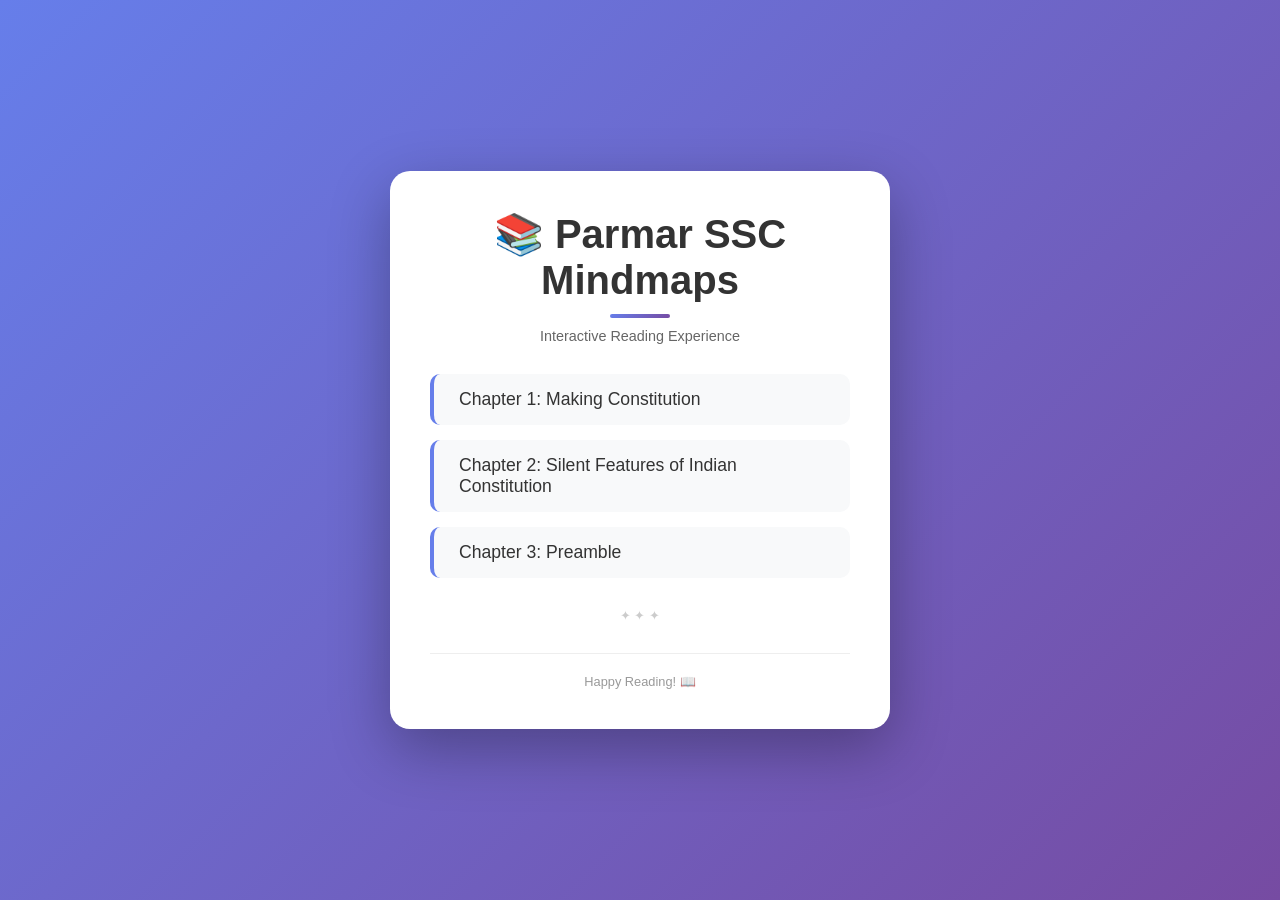
==== index.html @ 8a46c976 "Add files via upload" ====
<!DOCTYPE html>
<html>
<head>
    <title>Table of Contents</title>
    <link rel="stylesheet" href="style.css">
</head>
<body>
    <div class="container">
        <h1>📚 Parmar SSC Mindmaps</h1>
        <div class="subtitle">Interactive Reading Experience</div>

        <ul>
            <li><a href="pages/chapter1.html" data-chapter="Chapter 1">Chapter 1: Making Constitution</a></li>
            <li><a href="pages/chapter2.html" data-chapter="Chapter 2">Chapter 2: Silent Features of Indian Constitution</a></li>
            <li><a href="pages/chapter3.html" data-chapter="Chapter 3">Chapter 3: Preamble</a></li>
        </ul>

        <div class="decorative-line">✦ ✦ ✦</div>

        <footer>
            <p>Happy Reading! 📖</p>
        </footer>
    </div>
</body>
</html>
---- style.css ----
/* Global Styles */
* {
    margin: 0;
    padding: 0;
    box-sizing: border-box;
}

body {
    font-family: 'Segoe UI', Tahoma, Geneva, Verdana, sans-serif;
    background: linear-gradient(135deg, #667eea 0%, #764ba2 100%);
    min-height: 100vh;
    display: flex;
    justify-content: center;
    align-items: center;
    padding: 20px;
}

/* Main Container */
.container {
    background: white;
    border-radius: 20px;
    box-shadow: 0 20px 60px rgba(0,0,0,0.3);
    padding: 40px;
    max-width: 500px;
    width: 100%;
    animation: fadeIn 0.8s ease-in;
}

/* Title Styles */
h1 {
    text-align: center;
    color: #333;
    font-size: 2.5em;
    margin-bottom: 10px;
    position: relative;
    padding-bottom: 15px;
}

h1::after {
    content: '';
    position: absolute;
    bottom: 0;
    left: 50%;
    transform: translateX(-50%);
    width: 60px;
    height: 4px;
    background: linear-gradient(135deg, #667eea 0%, #764ba2 100%);
    border-radius: 2px;
}

/* Subtitle (optional) */
.subtitle {
    text-align: center;
    color: #666;
    margin-bottom: 30px;
    font-size: 0.9em;
}

/* Chapter List */
ul {
    list-style: none;
    margin-top: 30px;
}

li {
    margin: 15px 0;
    animation: slideIn 0.5s ease-out;
    animation-fill-mode: both;
}

/* Delay animations for each list item */
li:nth-child(1) { animation-delay: 0.1s; }
li:nth-child(2) { animation-delay: 0.2s; }
li:nth-child(3) { animation-delay: 0.3s; }

/* Chapter Links */
a {
    display: block;
    padding: 15px 25px;
    background: #f8f9fa;
    color: #333;
    text-decoration: none;
    font-size: 1.1em;
    font-weight: 500;
    border-radius: 10px;
    transition: all 0.3s ease;
    border-left: 4px solid #667eea;
    position: relative;
    overflow: hidden;
}

/* Hover Effect */
a:hover {
    background: linear-gradient(135deg, #667eea 0%, #764ba2 100%);
    color: white;
    transform: translateX(10px);
    border-left-color: white;
    box-shadow: 0 5px 15px rgba(102, 126, 234, 0.4);
}

/* Chapter Number Badge */
a::before {
    content: attr(data-chapter);
    position: absolute;
    right: 20px;
    top: 50%;
    transform: translateY(-50%);
    font-size: 0.8em;
    opacity: 0;
    transition: opacity 0.3s ease;
}

a:hover::before {
    opacity: 1;
}

/* Add chapter numbers */
li:nth-child(1) a::before { content: "📖"; }
li:nth-child(2) a::before { content: "📚"; }
li:nth-child(3) a::before { content: "🎯"; }

/* Decorative Elements */
.decorative-line {
    text-align: center;
    margin: 30px 0 10px;
    color: #ccc;
    font-size: 0.8em;
}

/* Footer */
footer {
    text-align: center;
    margin-top: 30px;
    padding-top: 20px;
    border-top: 1px solid #eee;
    color: #999;
    font-size: 0.8em;
}

/* Animations */
@keyframes fadeIn {
    from {
        opacity: 0;
        transform: scale(0.95);
    }
    to {
        opacity: 1;
        transform: scale(1);
    }
}

@keyframes slideIn {
    from {
        opacity: 0;
        transform: translateX(-30px);
    }
    to {
        opacity: 1;
        transform: translateX(0);
    }
}

/* Responsive Design */
@media (max-width: 600px) {
    .container {
        padding: 25px;
    }
    
    h1 {
        font-size: 1.8em;
    }
    
    a {
        padding: 12px 20px;
        font-size: 1em;
    }
    
    a:hover {
        transform: translateX(5px);
    }
}

/* Add progress indicator (optional) */
.read-progress {
    position: fixed;
    top: 0;
    left: 0;
    width: 100%;
    height: 3px;
    background: linear-gradient(90deg, #667eea, #764ba2);
    transform-origin: 0%;
    animation: progress 2s ease-out;
}

@keyframes progress {
    from {
        transform: scaleX(0);
    }
    to {
        transform: scaleX(1);
    }
}
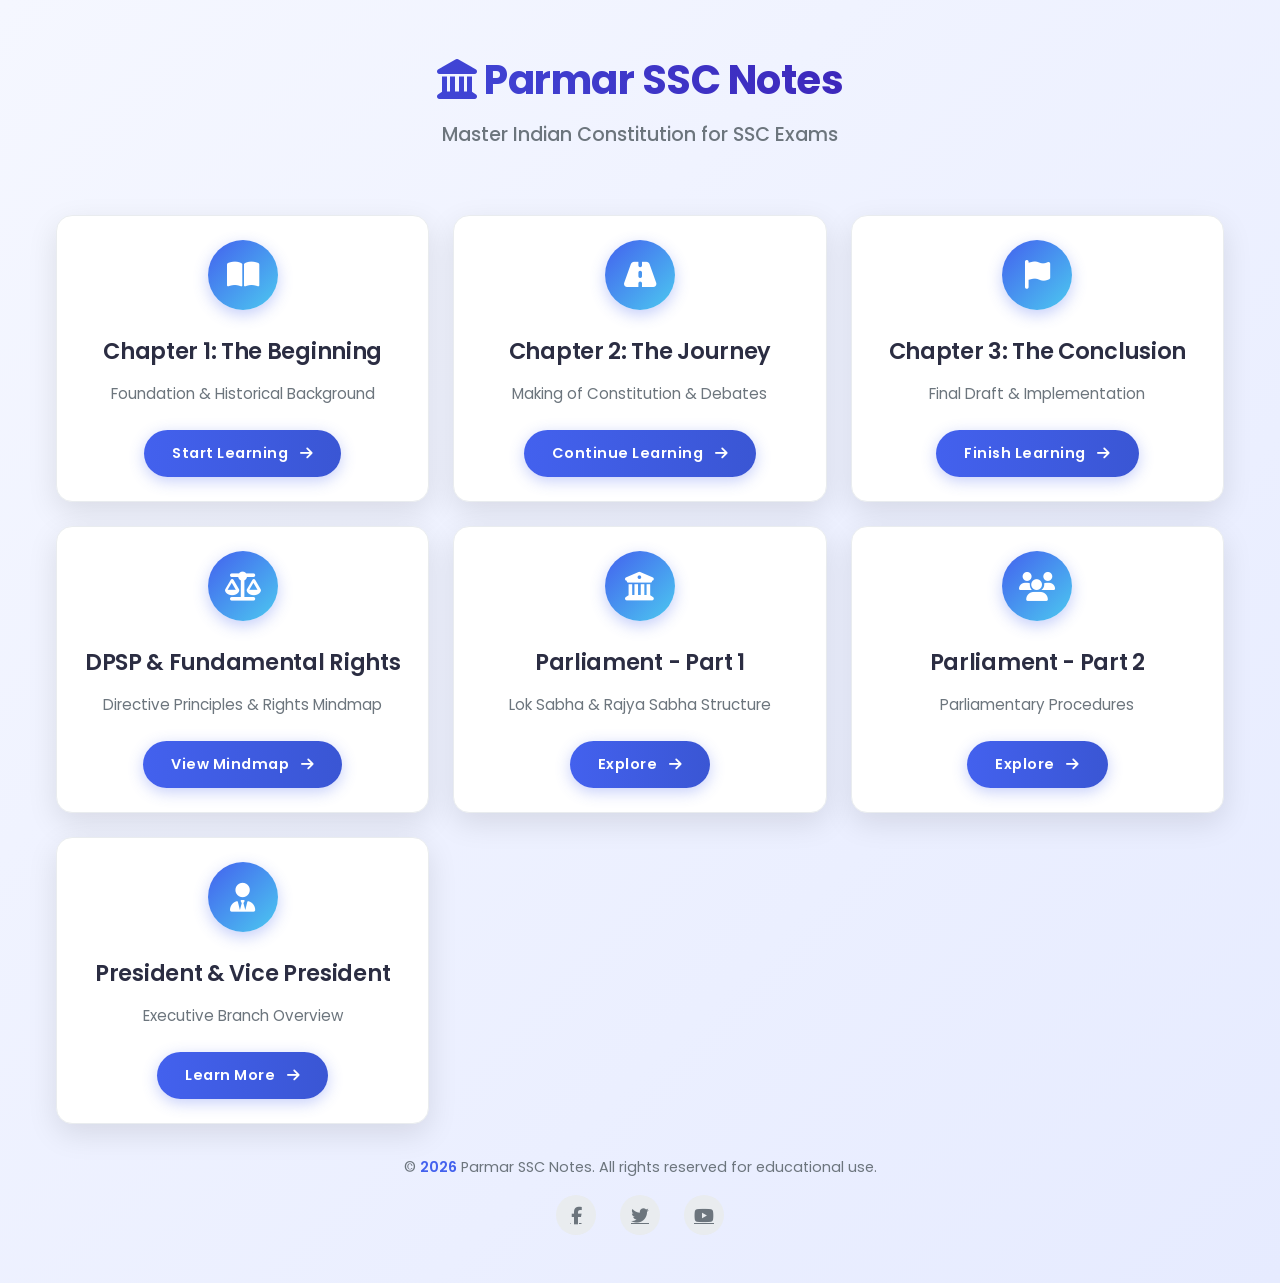
==== commit 3b315e44: "Revamp index.html with new structure and content" ====
--- a/index.html
+++ b/index.html
@@ -1,25 +1,125 @@
 <!DOCTYPE html>
-<html>
+<html lang="en">
 <head>
-    <title>Table of Contents</title>
+    <meta charset="UTF-8">
+    <meta name="viewport" content="width=device-width, initial-scale=1.0">
+    <title>Parmar SSC Notes - Indian Constitution</title>
     <link rel="stylesheet" href="style.css">
+    <link href="https://fonts.googleapis.com/css2?family=Poppins:wght@300;400;500;600;700&display=swap" rel="stylesheet">
+    <link rel="stylesheet" href="https://cdnjs.cloudflare.com/ajax/libs/font-awesome/6.4.0/css/all.min.css">
 </head>
 <body>
     <div class="container">
-        <h1>📚 Parmar SSC Mindmaps</h1>
-        <div class="subtitle">Interactive Reading Experience</div>
+        <header>
+            <h1><i class="fas fa-landmark"></i> Parmar SSC Notes</h1>
+            <p class="subtitle">Master Indian Constitution for SSC Exams</p>
+        </header>
 
-        <ul>
-            <li><a href="pages/chapter1.html" data-chapter="Chapter 1">Chapter 1: Making Constitution</a></li>
-            <li><a href="pages/chapter2.html" data-chapter="Chapter 2">Chapter 2: Silent Features of Indian Constitution</a></li>
-            <li><a href="pages/chapter3.html" data-chapter="Chapter 3">Chapter 3: Preamble</a></li>
-        </ul>
+        <main class="cards-container">
+            <div class="card">
+                <div class="card-icon">
+                    <i class="fas fa-book-open"></i>
+                </div>
+                <h3>Chapter 1: The Beginning</h3>
+                <p>Foundation & Historical Background</p>
+                <a href="pages/chapter1.html" class="btn-link">
+                    Start Learning <i class="fas fa-arrow-right"></i>
+                </a>
+            </div>
 
-        <div class="decorative-line">✦ ✦ ✦</div>
+            <div class="card">
+                <div class="card-icon">
+                    <i class="fas fa-road"></i>
+                </div>
+                <h3>Chapter 2: The Journey</h3>
+                <p>Making of Constitution & Debates</p>
+                <a href="pages/chapter2.html" class="btn-link">
+                    Continue Learning <i class="fas fa-arrow-right"></i>
+                </a>
+            </div>
+
+            <div class="card">
+                <div class="card-icon">
+                    <i class="fas fa-flag"></i>
+                </div>
+                <h3>Chapter 3: The Conclusion</h3>
+                <p>Final Draft & Implementation</p>
+                <a href="pages/chapter3.html" class="btn-link">
+                    Finish Learning <i class="fas fa-arrow-right"></i>
+                </a>
+            </div>
+
+            <div class="card">
+                <div class="card-icon">
+                    <i class="fas fa-balance-scale"></i>
+                </div>
+                <h3>DPSP & Fundamental Rights</h3>
+                <p>Directive Principles & Rights Mindmap</p>
+                <a href="pages/dpsp-fd-mindmap.html" class="btn-link">
+                    View Mindmap <i class="fas fa-arrow-right"></i>
+                </a>
+            </div>
+
+            <div class="card">
+                <div class="card-icon">
+                    <i class="fas fa-institution"></i>
+                </div>
+                <h3>Parliament - Part 1</h3>
+                <p>Lok Sabha & Rajya Sabha Structure</p>
+                <a href="pages/parliament-p1-mindmap.html" class="btn-link">
+                    Explore <i class="fas fa-arrow-right"></i>
+                </a>
+            </div>
+
+            <div class="card">
+                <div class="card-icon">
+                    <i class="fas fa-users"></i>
+                </div>
+                <h3>Parliament - Part 2</h3>
+                <p>Parliamentary Procedures</p>
+                <a href="pages/parliament-p2-mindmap.html" class="btn-link">
+                    Explore <i class="fas fa-arrow-right"></i>
+                </a>
+            </div>
+
+            <div class="card">
+                <div class="card-icon">
+                    <i class="fas fa-user-tie"></i>
+                </div>
+                <h3>President & Vice President</h3>
+                <p>Executive Branch Overview</p>
+                <a href="pages/president-vp-mindmap.html" class="btn-link">
+                    Learn More <i class="fas fa-arrow-right"></i>
+                </a>
+            </div>
+        </main>
 
         <footer>
-            <p>Happy Reading! 📖</p>
+            <div class="footer-content">
+                <p>&copy; <span id="year"></span> Parmar SSC Notes. All rights reserved for educational use.</p>
+                <div class="social-links">
+                    <a href="#" aria-label="Facebook"><i class="fab fa-facebook-f"></i></a>
+                    <a href="#" aria-label="Twitter"><i class="fab fa-twitter"></i></a>
+                    <a href="#" aria-label="YouTube"><i class="fab fa-youtube"></i></a>
+                </div>
+            </div>
         </footer>
     </div>
+
+    <script>
+        document.getElementById('year').textContent = new Date().getFullYear();
+
+        // Add interactivity to cards
+        const cards = document.querySelectorAll('.card');
+        cards.forEach(card => {
+            card.addEventListener('touchstart', function() {
+                this.classList.add('active');
+            });
+
+            card.addEventListener('touchend', function() {
+                setTimeout(() => this.classList.remove('active'), 200);
+            });
+        });
+    </script>
 </body>
 </html>
--- a/style.css
+++ b/style.css
@@ -1,202 +1,373 @@
-/* Global Styles */
+/* Modern CSS Reset and Variables */
+:root {
+    --primary: #4361ee;
+    --primary-dark: #3a56d4;
+    --secondary: #3a0ca3;
+    --accent: #4cc9f0;
+    --success: #4cc9f0;
+    --warning: #f72585;
+    --dark: #2b2d42;
+    --darker: #1d1f2a;
+    --light: #f8f9fa;
+    --gray: #6c757d;
+    --gray-light: #e9ecef;
+    --radius: 16px;
+    --transition: all 0.3s cubic-bezier(0.25, 0.8, 0.25, 1);
+    --shadow: 0 10px 30px rgba(0, 0, 0, 0.1);
+    --shadow-hover: 0 15px 35px rgba(0, 0, 0, 0.15);
+}
+
 * {
     margin: 0;
     padding: 0;
     box-sizing: border-box;
 }
 
+html {
+    scroll-behavior: smooth;
+    font-size: 16px;
+}
+
 body {
-    font-family: 'Segoe UI', Tahoma, Geneva, Verdana, sans-serif;
-    background: linear-gradient(135deg, #667eea 0%, #764ba2 100%);
+    font-family: 'Poppins', sans-serif;
+    background: linear-gradient(135deg, #f5f7ff 0%, #e6ebff 100%);
+    color: var(--dark);
+    line-height: 1.6;
+    overflow-x: hidden;
+    min-height: 100vh;
+}
+
+/* Container */
+.container {
+    max-width: 1200px;
+    margin: 0 auto;
+    padding: 1rem;
     min-height: 100vh;
     display: flex;
+    flex-direction: column;
+}
+
+/* Header */
+header {
+    text-align: center;
+    padding: 2rem 0;
+    margin-bottom: 2rem;
+}
+
+header h1 {
+    font-size: 2.5rem;
+    font-weight: 700;
+    background: linear-gradient(to right, var(--primary), var(--secondary));
+    -webkit-background-clip: text;
+    -webkit-text-fill-color: transparent;
+    margin-bottom: 0.5rem;
+    letter-spacing: -0.5px;
+}
+
+header .subtitle {
+    font-size: 1.2rem;
+    color: var(--gray);
+    font-weight: 500;
+    max-width: 600px;
+    margin: 0 auto;
+}
+
+/* Cards Container */
+.cards-container {
+    display: grid;
+    grid-template-columns: repeat(auto-fit, minmax(280px, 1fr));
+    gap: 1.5rem;
+    flex: 1;
+}
+
+/* Card Styles */
+.card {
+    background: white;
+    border-radius: var(--radius);
+    overflow: hidden;
+    box-shadow: var(--shadow);
+    transition: var(--transition);
+    position: relative;
+    border: 1px solid var(--gray-light);
+    cursor: pointer;
+}
+
+.card:hover {
+    transform: translateY(-8px);
+    box-shadow: var(--shadow-hover);
+    border-color: var(--primary);
+}
+
+.card-icon {
+    width: 70px;
+    height: 70px;
+    background: linear-gradient(to bottom right, var(--primary), var(--accent));
+    border-radius: 50%;
+    display: flex;
+    align-items: center;
     justify-content: center;
-    align-items: center;
-    padding: 20px;
-}
-
-/* Main Container */
-.container {
-    background: white;
-    border-radius: 20px;
-    box-shadow: 0 20px 60px rgba(0,0,0,0.3);
-    padding: 40px;
-    max-width: 500px;
-    width: 100%;
-    animation: fadeIn 0.8s ease-in;
-}
-
-/* Title Styles */
-h1 {
+    margin: 1.5rem auto;
+    box-shadow: 0 5px 15px rgba(67, 97, 238, 0.3);
+}
+
+.card-icon i {
+    font-size: 1.8rem;
+    color: white;
+}
+
+.card h3 {
     text-align: center;
-    color: #333;
-    font-size: 2.5em;
-    margin-bottom: 10px;
-    position: relative;
-    padding-bottom: 15px;
-}
-
-h1::after {
-    content: '';
-    position: absolute;
-    bottom: 0;
-    left: 50%;
-    transform: translateX(-50%);
-    width: 60px;
-    height: 4px;
-    background: linear-gradient(135deg, #667eea 0%, #764ba2 100%);
-    border-radius: 2px;
-}
-
-/* Subtitle (optional) */
-.subtitle {
+    color: var(--dark);
+    font-size: 1.4rem;
+    font-weight: 600;
+    margin-bottom: 0.75rem;
+    letter-spacing: -0.3px;
+}
+
+.card p {
     text-align: center;
-    color: #666;
-    margin-bottom: 30px;
-    font-size: 0.9em;
-}
-
-/* Chapter List */
-ul {
-    list-style: none;
-    margin-top: 30px;
-}
-
-li {
-    margin: 15px 0;
-    animation: slideIn 0.5s ease-out;
-    animation-fill-mode: both;
-}
-
-/* Delay animations for each list item */
-li:nth-child(1) { animation-delay: 0.1s; }
-li:nth-child(2) { animation-delay: 0.2s; }
-li:nth-child(3) { animation-delay: 0.3s; }
-
-/* Chapter Links */
-a {
+    color: var(--gray);
+    font-size: 0.95rem;
+    margin-bottom: 1.5rem;
+    padding: 0 1.5rem;
+}
+
+.btn-link {
     display: block;
-    padding: 15px 25px;
-    background: #f8f9fa;
-    color: #333;
+    width: fit-content;
+    margin: 0 auto 1.5rem;
+    padding: 0.75rem 1.75rem;
+    background: linear-gradient(to right, var(--primary), var(--primary-dark));
+    color: white;
     text-decoration: none;
-    font-size: 1.1em;
-    font-weight: 500;
-    border-radius: 10px;
-    transition: all 0.3s ease;
-    border-left: 4px solid #667eea;
-    position: relative;
-    overflow: hidden;
-}
-
-/* Hover Effect */
-a:hover {
-    background: linear-gradient(135deg, #667eea 0%, #764ba2 100%);
-    color: white;
-    transform: translateX(10px);
-    border-left-color: white;
-    box-shadow: 0 5px 15px rgba(102, 126, 234, 0.4);
-}
-
-/* Chapter Number Badge */
-a::before {
-    content: attr(data-chapter);
-    position: absolute;
-    right: 20px;
-    top: 50%;
-    transform: translateY(-50%);
-    font-size: 0.8em;
-    opacity: 0;
-    transition: opacity 0.3s ease;
-}
-
-a:hover::before {
-    opacity: 1;
-}
-
-/* Add chapter numbers */
-li:nth-child(1) a::before { content: "📖"; }
-li:nth-child(2) a::before { content: "📚"; }
-li:nth-child(3) a::before { content: "🎯"; }
-
-/* Decorative Elements */
-.decorative-line {
-    text-align: center;
-    margin: 30px 0 10px;
-    color: #ccc;
-    font-size: 0.8em;
+    border-radius: 50px;
+    font-weight: 600;
+    font-size: 0.9rem;
+    transition: var(--transition);
+    border: none;
+    cursor: pointer;
+    letter-spacing: 0.5px;
+    box-shadow: 0 4px 15px rgba(67, 97, 238, 0.3);
+}
+
+.btn-link:hover {
+    transform: translateY(-2px);
+    box-shadow: 0 6px 20px rgba(67, 97, 238, 0.4);
+    background: linear-gradient(to right, var(--primary-dark), var(--primary));
+}
+
+.btn-link i {
+    margin-left: 0.5rem;
+    transition: transform 0.3s ease;
+}
+
+.btn-link:hover i {
+    transform: translateX(3px);
+}
+
+/* Active state for touch */
+.card:active {
+    transform: scale(0.98);
 }
 
 /* Footer */
 footer {
     text-align: center;
-    margin-top: 30px;
-    padding-top: 20px;
-    border-top: 1px solid #eee;
-    color: #999;
-    font-size: 0.8em;
-}
-
-/* Animations */
-@keyframes fadeIn {
+    padding: 2rem 0;
+    margin-top: auto;
+}
+
+.footer-content {
+    max-width: 600px;
+    margin: 0 auto;
+}
+
+footer p {
+    color: var(--gray);
+    font-size: 0.9rem;
+    margin-bottom: 1rem;
+}
+
+#year {
+    font-weight: 600;
+    color: var(--primary);
+}
+
+.social-links {
+    display: flex;
+    justify-content: center;
+    gap: 1.5rem;
+}
+
+.social-links a {
+    display: inline-flex;
+    align-items: center;
+    justify-content: center;
+    width: 40px;
+    height: 40px;
+    background: var(--gray-light);
+    border-radius: 50%;
+    color: var(--gray);
+    font-size: 1.1rem;
+    transition: var(--transition);
+}
+
+.social-links a:hover {
+    background: var(--primary);
+    color: white;
+    transform: translateY(-3px);
+}
+
+/* Responsive Design */
+@media (max-width: 768px) {
+    .container {
+        padding: 0.75rem;
+    }
+
+    header h1 {
+        font-size: 2rem;
+    }
+
+    header .subtitle {
+        font-size: 1rem;
+    }
+
+    .cards-container {
+        grid-template-columns: repeat(auto-fit, minmax(250px, 1fr));
+        gap: 1.25rem;
+    }
+
+    .card-icon {
+        width: 60px;
+        height: 60px;
+    }
+
+    .card-icon i {
+        font-size: 1.5rem;
+    }
+
+    .card h3 {
+        font-size: 1.25rem;
+    }
+
+    .btn-link {
+        padding: 0.65rem 1.5rem;
+        font-size: 0.85rem;
+    }
+}
+
+@media (max-width: 480px) {
+    .container {
+        padding: 0.5rem;
+    }
+
+    header h1 {
+        font-size: 1.75rem;
+    }
+
+    header .subtitle {
+        font-size: 0.9rem;
+    }
+
+    .cards-container {
+        grid-template-columns: 1fr;
+        gap: 1rem;
+    }
+
+    .card-icon {
+        width: 50px;
+        height: 50px;
+        margin: 1.25rem auto;
+    }
+
+    .card-icon i {
+        font-size: 1.3rem;
+    }
+
+    .card h3 {
+        font-size: 1.15rem;
+    }
+
+    .card p {
+        font-size: 0.9rem;
+        padding: 0 1.25rem;
+    }
+
+    .btn-link {
+        padding: 0.6rem 1.25rem;
+        font-size: 0.8rem;
+    }
+
+    footer p {
+        font-size: 0.8rem;
+    }
+}
+
+/* Animation for elements on scroll */
+@keyframes fadeInUp {
     from {
         opacity: 0;
-        transform: scale(0.95);
+        transform: translateY(30px);
     }
     to {
         opacity: 1;
-        transform: scale(1);
-    }
-}
-
-@keyframes slideIn {
-    from {
-        opacity: 0;
-        transform: translateX(-30px);
-    }
-    to {
-        opacity: 1;
-        transform: translateX(0);
-    }
-}
-
-/* Responsive Design */
-@media (max-width: 600px) {
-    .container {
-        padding: 25px;
-    }
-    
-    h1 {
-        font-size: 1.8em;
-    }
-    
-    a {
-        padding: 12px 20px;
-        font-size: 1em;
-    }
-    
-    a:hover {
-        transform: translateX(5px);
-    }
-}
-
-/* Add progress indicator (optional) */
-.read-progress {
-    position: fixed;
-    top: 0;
-    left: 0;
-    width: 100%;
-    height: 3px;
-    background: linear-gradient(90deg, #667eea, #764ba2);
-    transform-origin: 0%;
-    animation: progress 2s ease-out;
-}
-
-@keyframes progress {
-    from {
-        transform: scaleX(0);
-    }
-    to {
-        transform: scaleX(1);
-    }
-}
+        transform: translateY(0);
+    }
+}
+
+.card {
+    animation: fadeInUp 0.6s ease-out forwards;
+    opacity: 0;
+}
+
+.card:nth-child(1) { animation-delay: 0.1s; }
+.card:nth-child(2) { animation-delay: 0.2s; }
+.card:nth-child(3) { animation-delay: 0.3s; }
+.card:nth-child(4) { animation-delay: 0.4s; }
+.card:nth-child(5) { animation-delay: 0.5s; }
+.card:nth-child(6) { animation-delay: 0.6s; }
+.card:nth-child(7) { animation-delay: 0.7s; }
+
+/* Dark mode support */
+@media (prefers-color-scheme: dark) {
+    :root {
+        --dark: #e9ecef;
+        --darker: #dee2e6;
+        --light: #2b2d42;
+        --gray: #adb5bd;
+        --gray-light: #495057;
+    }
+
+    body {
+        background: linear-gradient(135deg, #1a1c2e 0%, #161825 100%);
+        color: var(--dark);
+    }
+
+    .card {
+        background: rgba(255, 255, 255, 0.05);
+        border-color: rgba(255, 255, 255, 0.1);
+        color: var(--dark);
+    }
+
+    .card h3 {
+        color: var(--dark);
+    }
+
+    .card p {
+        color: rgba(255, 255, 255, 0.7);
+    }
+
+    footer p {
+        color: rgba(255, 255, 255, 0.7);
+    }
+
+    .social-links a {
+        background: rgba(255, 255, 255, 0.1);
+        color: var(--dark);
+    }
+
+    .social-links a:hover {
+        background: var(--primary);
+        color: white;
+    }
+}
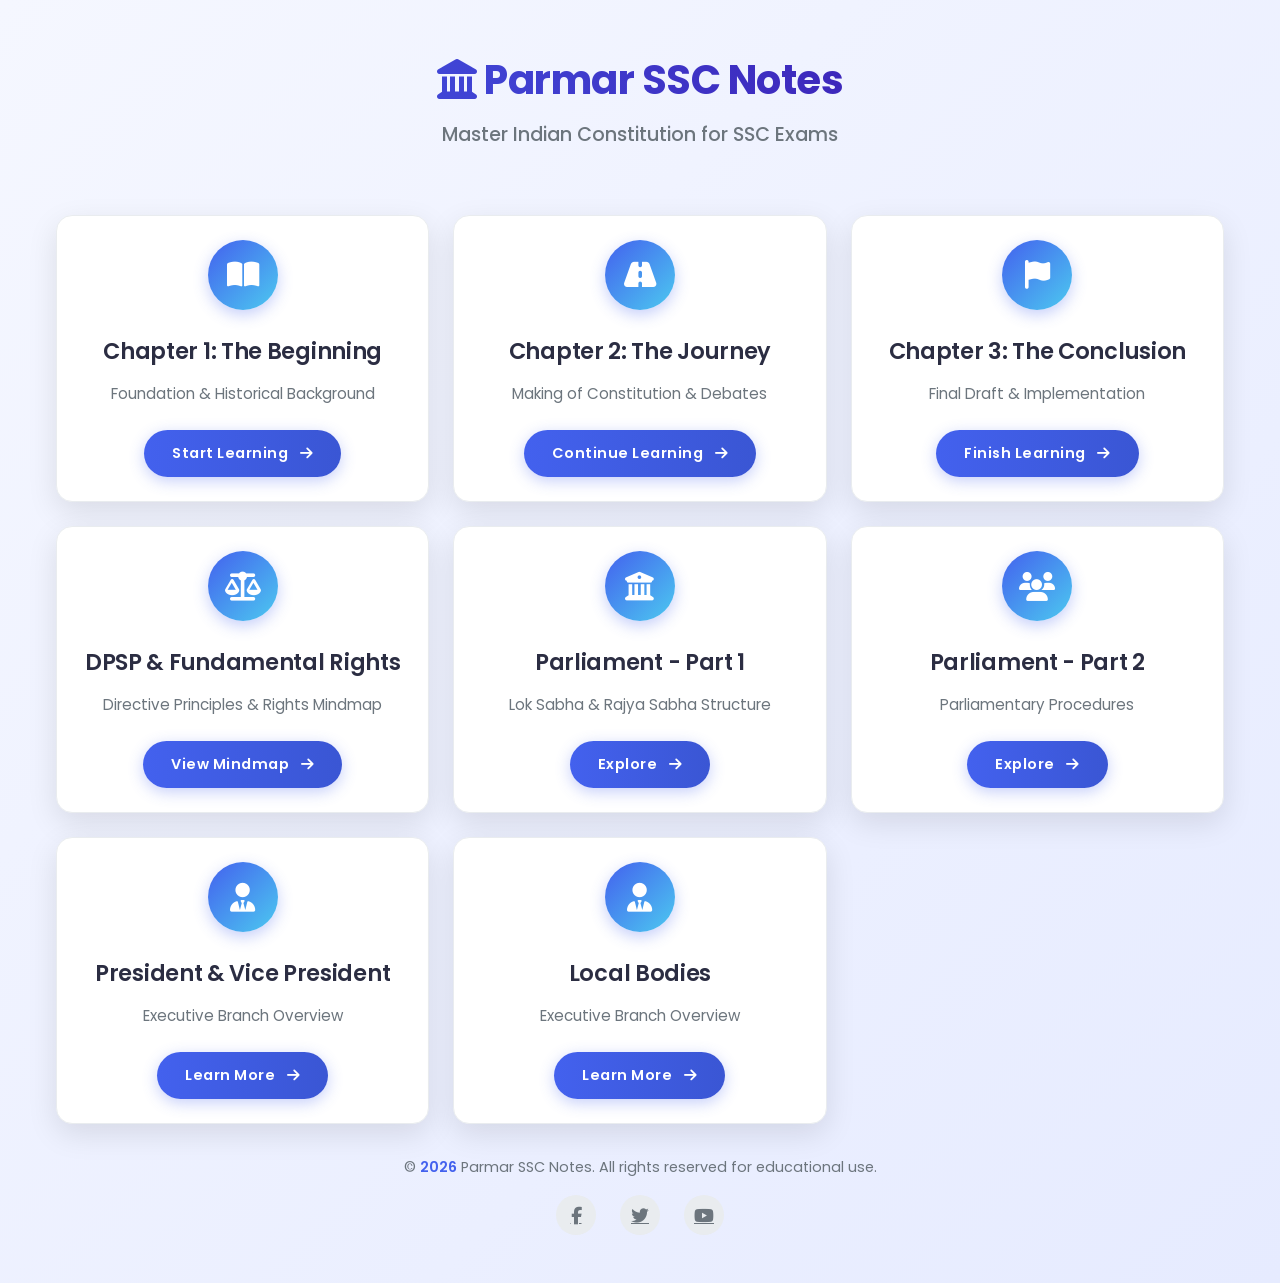
==== commit 8eaa330c: "Update index.html" ====
--- a/index.html
+++ b/index.html
@@ -92,6 +92,18 @@
                     Learn More <i class="fas fa-arrow-right"></i>
                 </a>
             </div>
+
+            <!-- Merged: Local Bodies card before footer -->
+            <div class="card">
+                <div class="card-icon">
+                    <i class="fas fa-user-tie"></i>
+                </div>
+                <h3>Local Bodies</h3>
+                <p>Executive Branch Overview</p>
+                <a href="pages/local-bodies-mindmap.html" class="btn-link">
+                    Learn More <i class="fas fa-arrow-right"></i>
+                </a>
+            </div>
         </main>
 
         <footer>
